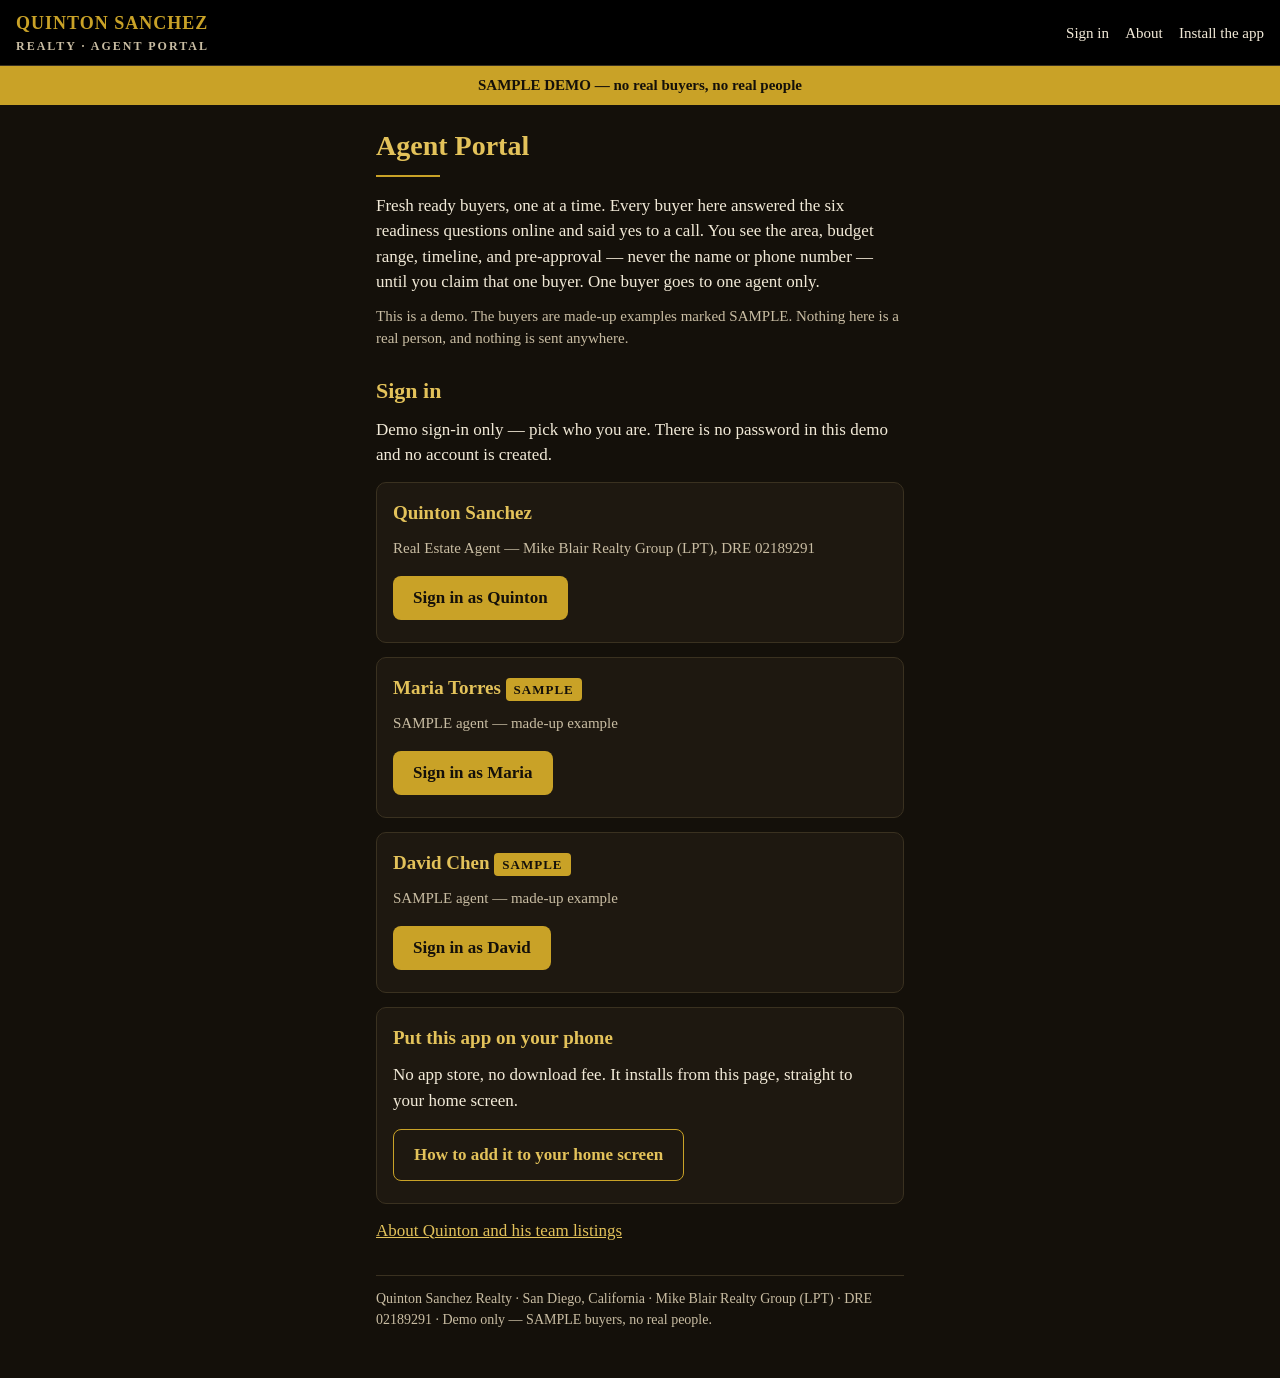
==== index.html @ 3e4b2685 "Agent Portal demo app - SAMPLE data only" ====
<!doctype html>
<html lang="en">
<head>
<meta charset="utf-8">
<meta name="viewport" content="width=device-width, initial-scale=1">
<meta name="theme-color" content="#14100a">
<title>Agent Portal — Quinton Sanchez Realty</title>
<meta name="description" content="Demo app for approved agents to see fresh ready buyers. SAMPLE buyers only.">
<link rel="manifest" href="manifest.json">
<link rel="icon" href="icon-192.png">
<link rel="apple-touch-icon" href="icon-192.png">
<link rel="stylesheet" href="styles.css">
</head>
<body>
<header class="topbar">
  <div class="brand">QUINTON SANCHEZ<small>REALTY · AGENT PORTAL</small></div>
  <nav><a href="index.html">Sign in</a> <a href="about.html">About</a> <a href="install.html">Install the app</a></nav>
</header>
<div class="sample-banner">SAMPLE DEMO — no real buyers, no real people</div>
<main class="wrap">
  <h1>Agent Portal</h1>
  <div class="gold-rule"></div>
  <p>Fresh ready buyers, one at a time. Every buyer here answered the six readiness questions online and said yes to a call. You see the area, budget range, timeline, and pre-approval — never the name or phone number — until you claim that one buyer. One buyer goes to one agent only.</p>
  <p class="muted">This is a demo. The buyers are made-up examples marked SAMPLE. Nothing here is a real person, and nothing is sent anywhere.</p>

  <h2>Sign in</h2>
  <p>Demo sign-in only — pick who you are. There is no password in this demo and no account is created.</p>
  <div id="agent-list"></div>

  <div class="card">
    <h3>Put this app on your phone</h3>
    <p>No app store, no download fee. It installs from this page, straight to your home screen.</p>
    <button class="btn" id="install-btn" style="display:none" onclick="installApp()">Install the app</button>
    <a class="btn secondary" href="install.html">How to add it to your home screen</a>
  </div>

  <p><a href="about.html">About Quinton and his team listings</a></p>
  <footer>Quinton Sanchez Realty · San Diego, California · Mike Blair Realty Group (LPT) · DRE 02189291 · Demo only — SAMPLE buyers, no real people.</footer>
</main>
<script src="data.js"></script>
<script src="app.js"></script>
<script>
  renderTopbar();
  document.getElementById("agent-list").innerHTML = AGENTS.map(a =>
    '<div class="card"><h3>' + esc(a.name) + (a.sample ? ' <span class="sample-tag">SAMPLE</span>' : '') + '</h3>' +
    '<p class="muted">' + esc(a.role) + '</p>' +
    '<button class="btn" onclick="signIn(\'' + a.id + '\')">Sign in as ' + esc(a.name.split(" ")[0]) + '</button></div>'
  ).join("");
</script>
</body>
</html>
---- styles.css ----
/* Agent Portal — gold/dark luxury, phone first. Same look as Quinton's site. */
:root {
  --bg: #14100a;
  --panel: #1e1810;
  --panel2: #262015;
  --gold: #c9a227;
  --gold-bright: #e3c25a;
  --cream: #f2ead8;
  --muted: #c9bda3;
  --line: #3a3120;
  --green: #7fb069;
  --red: #d64545;
}
* { box-sizing: border-box; }
body {
  margin: 0;
  background: var(--bg);
  color: var(--cream);
  font-family: Georgia, "Times New Roman", serif;
  font-size: 17px;
  line-height: 1.5;
}
a { color: var(--gold-bright); }
.wrap { max-width: 560px; margin: 0 auto; padding: 0 16px 48px; }
.topbar {
  background: #000;
  border-bottom: 1px solid var(--line);
  padding: 10px 16px;
  display: flex;
  justify-content: space-between;
  align-items: center;
  gap: 8px;
  flex-wrap: wrap;
}
.brand { font-size: 18px; letter-spacing: 1px; color: var(--gold); font-weight: bold; }
.brand small { display: block; font-size: 12px; color: var(--muted); letter-spacing: 2px; }
.topbar nav a { color: var(--cream); text-decoration: none; margin-left: 12px; font-size: 15px; }
.topbar nav a:hover { color: var(--gold-bright); }
.sample-banner {
  background: var(--gold);
  color: #14100a;
  font-weight: bold;
  text-align: center;
  padding: 8px 12px;
  font-size: 15px;
}
h1 { font-size: 28px; margin: 20px 0 8px; color: var(--gold-bright); }
h2 { font-size: 22px; margin: 24px 0 8px; color: var(--gold-bright); }
.gold-rule { height: 2px; background: var(--gold); width: 64px; margin: 8px 0 16px; }
p { margin: 10px 0; }
.muted { color: var(--muted); font-size: 15px; }
.card {
  background: var(--panel);
  border: 1px solid var(--line);
  border-radius: 10px;
  padding: 16px;
  margin: 14px 0;
}
.card h3 { margin: 0 0 6px; font-size: 19px; color: var(--gold-bright); }
.sample-tag {
  display: inline-block;
  background: var(--gold);
  color: #14100a;
  font-weight: bold;
  font-size: 13px;
  padding: 2px 8px;
  border-radius: 4px;
  letter-spacing: 1px;
}
.btn {
  display: inline-block;
  background: var(--gold);
  color: #14100a;
  font-weight: bold;
  text-decoration: none;
  border: none;
  border-radius: 8px;
  padding: 12px 20px;
  font-size: 17px;
  font-family: inherit;
  cursor: pointer;
  margin: 6px 6px 6px 0;
}
.btn:active { transform: translateY(1px); filter: brightness(.92); }
.btn.secondary { background: transparent; color: var(--gold-bright); border: 1px solid var(--gold); }
.btn:disabled { opacity: .45; cursor: not-allowed; }
.btn.danger { background: transparent; color: var(--red); border: 1px solid var(--red); }
table { width: 100%; border-collapse: collapse; margin: 12px 0; font-size: 15px; }
th, td { text-align: left; padding: 8px 6px; border-bottom: 1px solid var(--line); vertical-align: top; }
th { color: var(--gold); font-size: 14px; }
.check { color: var(--green); font-weight: bold; }
.refused { color: var(--red); font-weight: bold; }
.outcome { font-weight: bold; color: var(--gold-bright); }
ul.plain { padding-left: 20px; }
ul.plain li { margin: 6px 0; }
footer { border-top: 1px solid var(--line); margin-top: 32px; padding-top: 12px; font-size: 14px; color: var(--muted); }
:focus-visible { outline: 2px solid var(--gold-bright); outline-offset: 2px; }
@media (max-width: 420px) { body { font-size: 16px; } h1 { font-size: 24px; } }
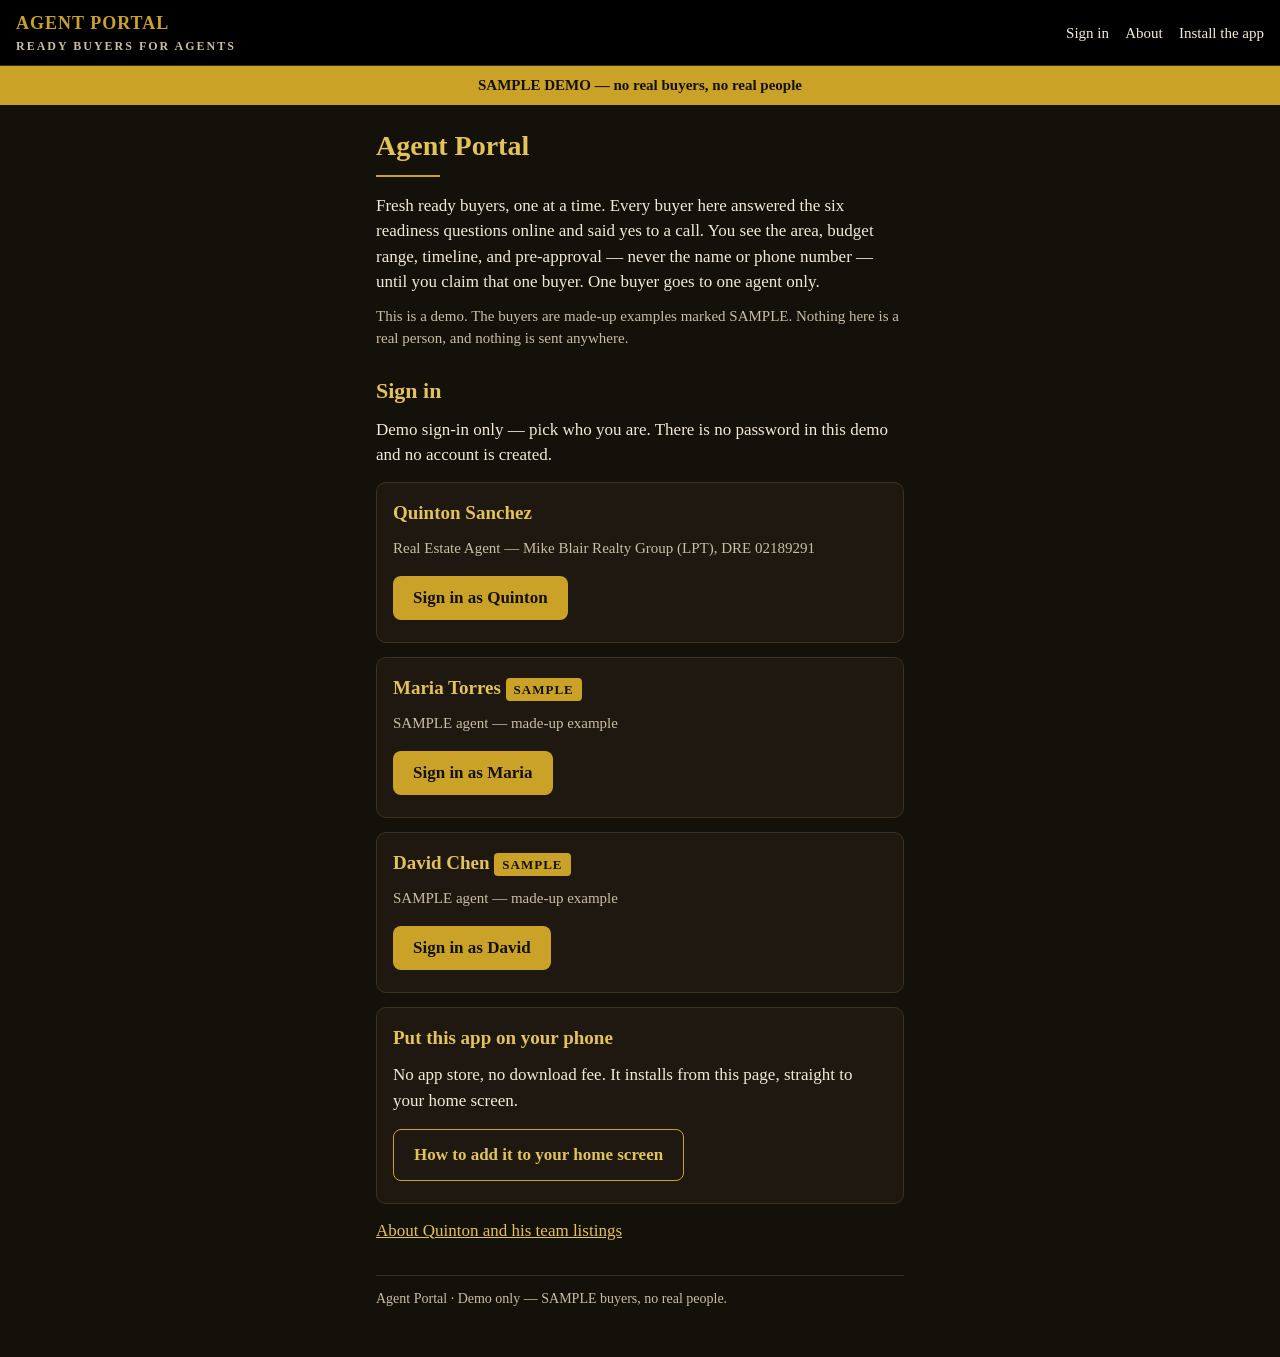
==== commit e2c0f0d7: "App shows the signed-in agent's name, not Quinton's" ====
--- a/index.html
+++ b/index.html
@@ -4,7 +4,7 @@
 <meta charset="utf-8">
 <meta name="viewport" content="width=device-width, initial-scale=1">
 <meta name="theme-color" content="#14100a">
-<title>Agent Portal — Quinton Sanchez Realty</title>
+<title>Agent Portal</title>
 <meta name="description" content="Demo app for approved agents to see fresh ready buyers. SAMPLE buyers only.">
 <link rel="manifest" href="manifest.json">
 <link rel="icon" href="icon-192.png">
@@ -13,7 +13,7 @@
 </head>
 <body>
 <header class="topbar">
-  <div class="brand">QUINTON SANCHEZ<small>REALTY · AGENT PORTAL</small></div>
+  <div class="brand" id="brand">AGENT PORTAL<small>READY BUYERS FOR AGENTS</small></div>
   <nav><a href="index.html">Sign in</a> <a href="about.html">About</a> <a href="install.html">Install the app</a></nav>
 </header>
 <div class="sample-banner">SAMPLE DEMO — no real buyers, no real people</div>
@@ -35,7 +35,7 @@
   </div>
 
   <p><a href="about.html">About Quinton and his team listings</a></p>
-  <footer>Quinton Sanchez Realty · San Diego, California · Mike Blair Realty Group (LPT) · DRE 02189291 · Demo only — SAMPLE buyers, no real people.</footer>
+  <footer>Agent Portal · Demo only — SAMPLE buyers, no real people.</footer>
 </main>
 <script src="data.js"></script>
 <script src="app.js"></script>
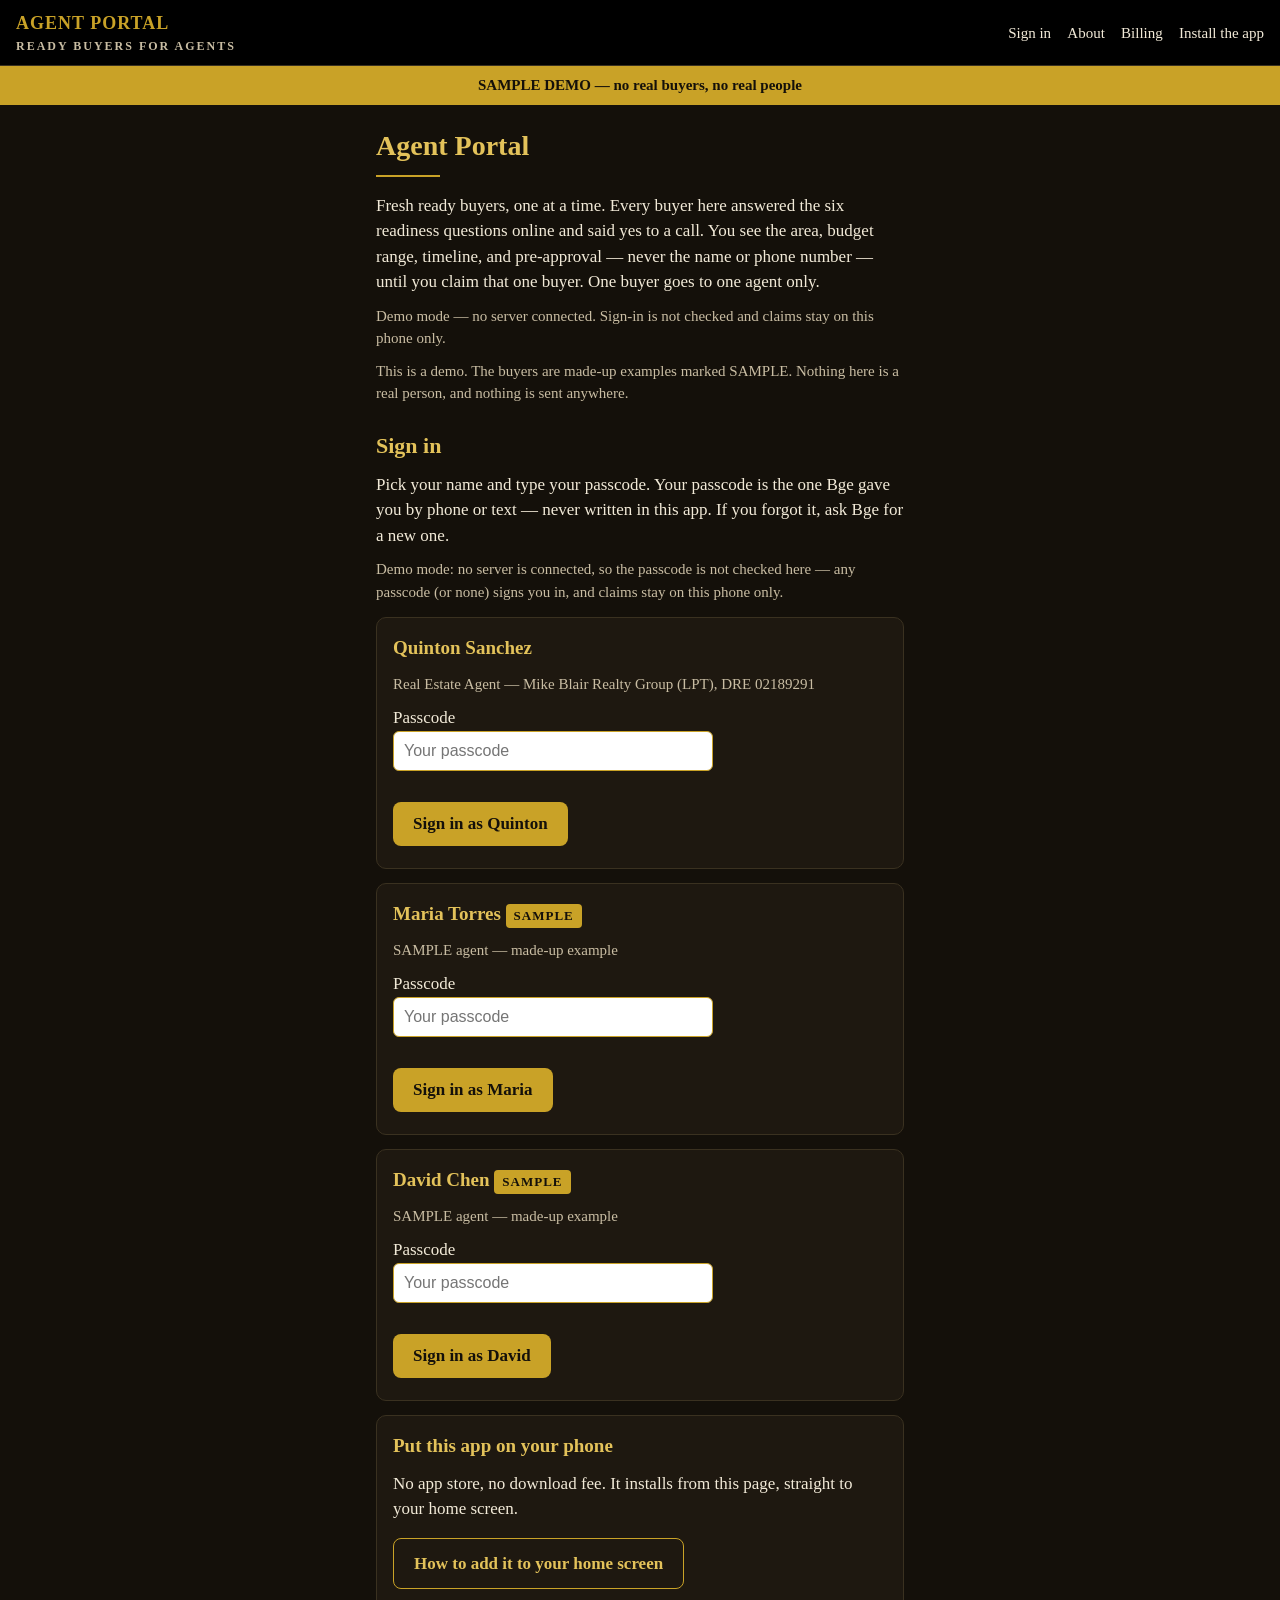
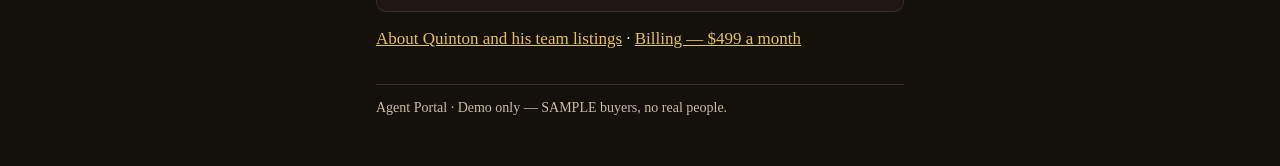
==== commit c42a2ce3: "Money path part 1: passcode sign-in, Worker + D1 (not deployed), billing page $499/mo (payment NOT s" ====
--- a/index.html
+++ b/index.html
@@ -14,17 +14,20 @@
 <body>
 <header class="topbar">
   <div class="brand" id="brand">AGENT PORTAL<small>READY BUYERS FOR AGENTS</small></div>
-  <nav><a href="index.html">Sign in</a> <a href="about.html">About</a> <a href="install.html">Install the app</a></nav>
+  <nav><a href="index.html">Sign in</a> <a href="about.html">About</a> <a href="billing.html">Billing</a> <a href="install.html">Install the app</a></nav>
 </header>
 <div class="sample-banner">SAMPLE DEMO — no real buyers, no real people</div>
 <main class="wrap">
   <h1>Agent Portal</h1>
   <div class="gold-rule"></div>
   <p>Fresh ready buyers, one at a time. Every buyer here answered the six readiness questions online and said yes to a call. You see the area, budget range, timeline, and pre-approval — never the name or phone number — until you claim that one buyer. One buyer goes to one agent only.</p>
+  <p class="muted" id="mode-note"></p>
   <p class="muted">This is a demo. The buyers are made-up examples marked SAMPLE. Nothing here is a real person, and nothing is sent anywhere.</p>
 
   <h2>Sign in</h2>
-  <p>Demo sign-in only — pick who you are. There is no password in this demo and no account is created.</p>
+  <p>Pick your name and type your passcode. Your passcode is the one Bge gave you by phone or text — never written in this app. If you forgot it, ask Bge for a new one.</p>
+  <p class="muted">Demo mode: no server is connected, so the passcode is not checked here — any passcode (or none) signs you in, and claims stay on this phone only.</p>
+  <p id="signin-error" class="refused" style="display:none"></p>
   <div id="agent-list"></div>
 
   <div class="card">
@@ -34,7 +37,7 @@
     <a class="btn secondary" href="install.html">How to add it to your home screen</a>
   </div>
 
-  <p><a href="about.html">About Quinton and his team listings</a></p>
+  <p><a href="about.html">About Quinton and his team listings</a> · <a href="billing.html">Billing — $499 a month</a></p>
   <footer>Agent Portal · Demo only — SAMPLE buyers, no real people.</footer>
 </main>
 <script src="data.js"></script>
@@ -44,8 +47,22 @@
   document.getElementById("agent-list").innerHTML = AGENTS.map(a =>
     '<div class="card"><h3>' + esc(a.name) + (a.sample ? ' <span class="sample-tag">SAMPLE</span>' : '') + '</h3>' +
     '<p class="muted">' + esc(a.role) + '</p>' +
-    '<button class="btn" onclick="signIn(\'' + a.id + '\')">Sign in as ' + esc(a.name.split(" ")[0]) + '</button></div>'
+    '<label>Passcode<br><input type="password" id="pass-' + a.id + '" autocomplete="current-password" placeholder="Your passcode"></label><br><br>' +
+    '<button class="btn" onclick="doSignIn(\'' + a.id + '\')">Sign in as ' + esc(a.name.split(" ")[0]) + '</button></div>'
   ).join("");
+  async function doSignIn(id) {
+    const err = document.getElementById("signin-error");
+    err.style.display = "none";
+    const passcode = document.getElementById("pass-" + id).value;
+    const res = await signIn(id, passcode);
+    if (!res.ok) {
+      err.style.display = "block";
+      err.textContent =
+        res.error === "need-passcode" ? "Type your passcode first." :
+        res.error === "locked-out" ? "Too many wrong tries — locked out for 15 minutes. Ask Bge if you need a new passcode." :
+        "Wrong passcode — try again, or ask Bge for a new one.";
+    }
+  }
 </script>
 </body>
 </html>
--- a/styles.css
+++ b/styles.css
@@ -96,3 +96,16 @@
 footer { border-top: 1px solid var(--line); margin-top: 32px; padding-top: 12px; font-size: 14px; color: var(--muted); }
 :focus-visible { outline: 2px solid var(--gold-bright); outline-offset: 2px; }
 @media (max-width: 420px) { body { font-size: 16px; } h1 { font-size: 24px; } }
+
+/* Sign-in passcode box + billing page (added Nov 6, 2026). */
+input[type="password"] {
+  width: 100%;
+  max-width: 320px;
+  padding: 10px;
+  font-size: 16px;
+  border: 1px solid var(--gold);
+  border-radius: 6px;
+  background: #fff;
+  color: #222;
+  box-sizing: border-box;
+}
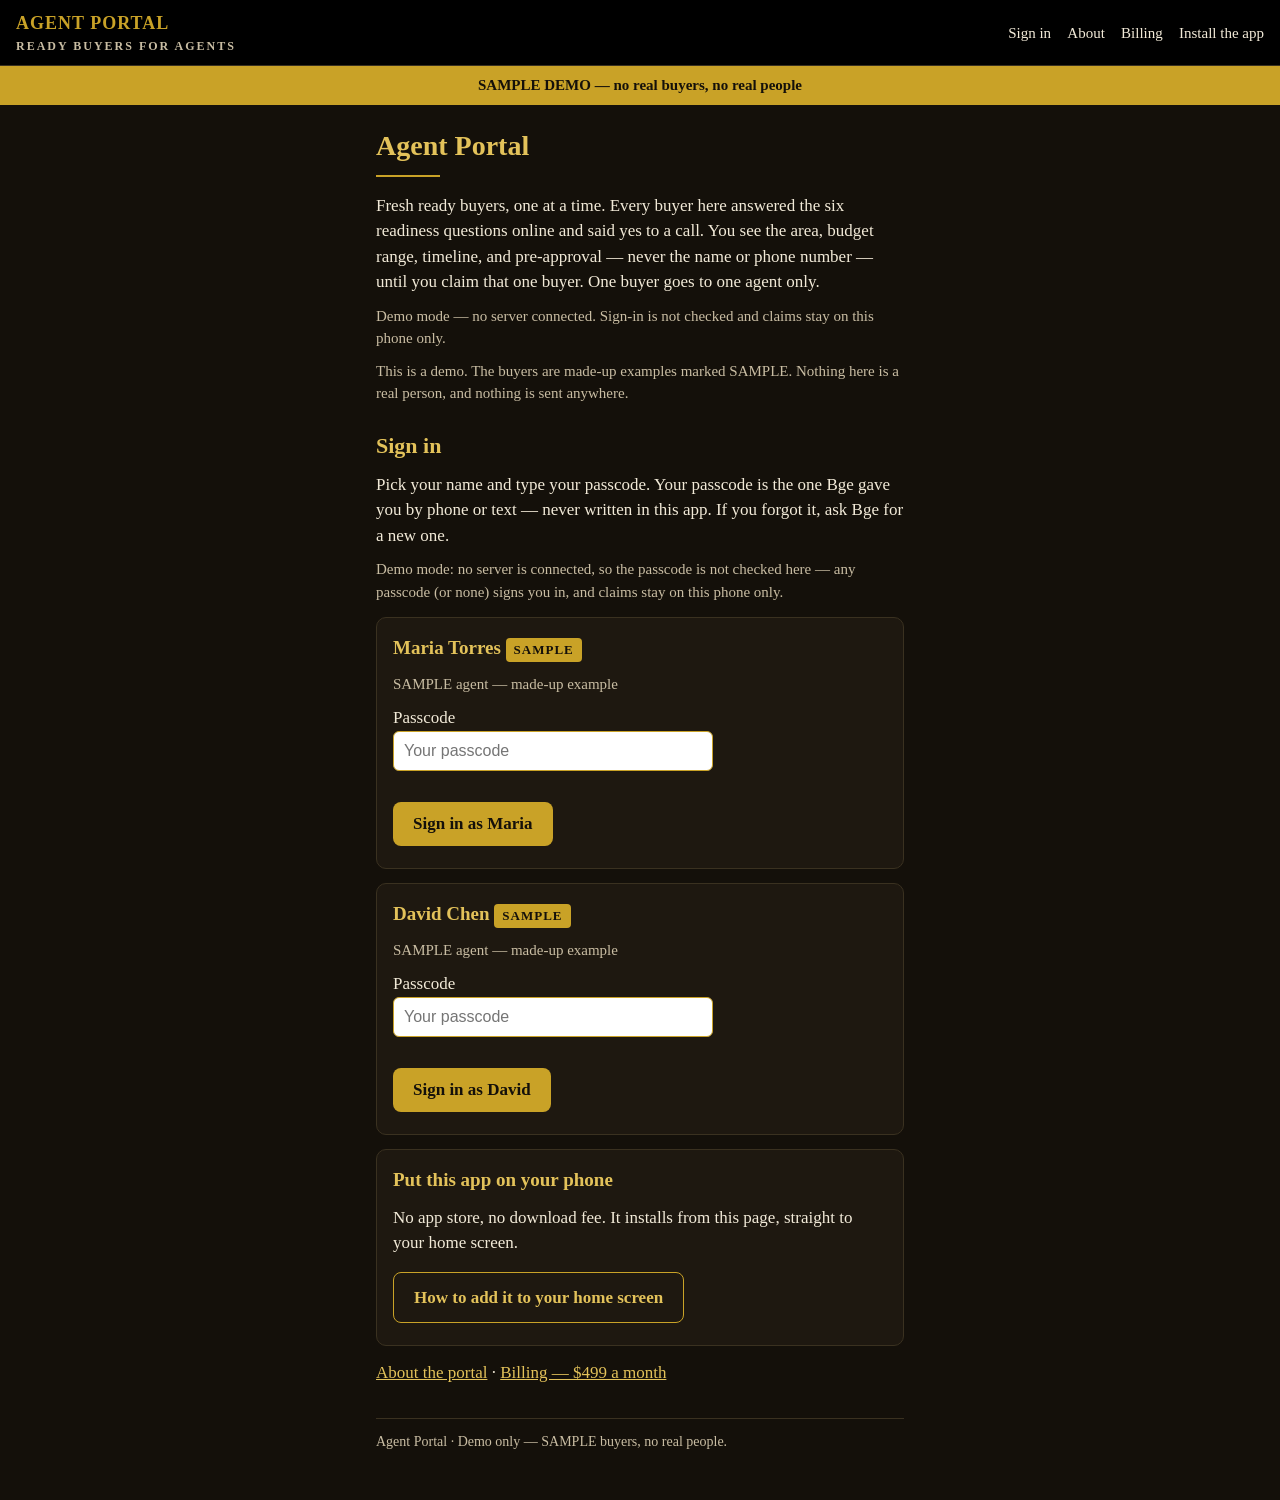
==== commit 8e6fd571: "Separate project: no Quinton connections, Y logo is the app icon - Quinton removed as agent; contact" ====
--- a/index.html
+++ b/index.html
@@ -37,7 +37,7 @@
     <a class="btn secondary" href="install.html">How to add it to your home screen</a>
   </div>
 
-  <p><a href="about.html">About Quinton and his team listings</a> · <a href="billing.html">Billing — $499 a month</a></p>
+  <p><a href="about.html">About the portal</a> · <a href="billing.html">Billing — $499 a month</a></p>
   <footer>Agent Portal · Demo only — SAMPLE buyers, no real people.</footer>
 </main>
 <script src="data.js"></script>
--- a/styles.css
+++ b/styles.css
@@ -1,4 +1,4 @@
-/* Agent Portal — gold/dark luxury, phone first. Same look as Quinton's site. */
+/* Agent Portal — gold/dark luxury, phone first. */
 :root {
   --bg: #14100a;
   --panel: #1e1810;
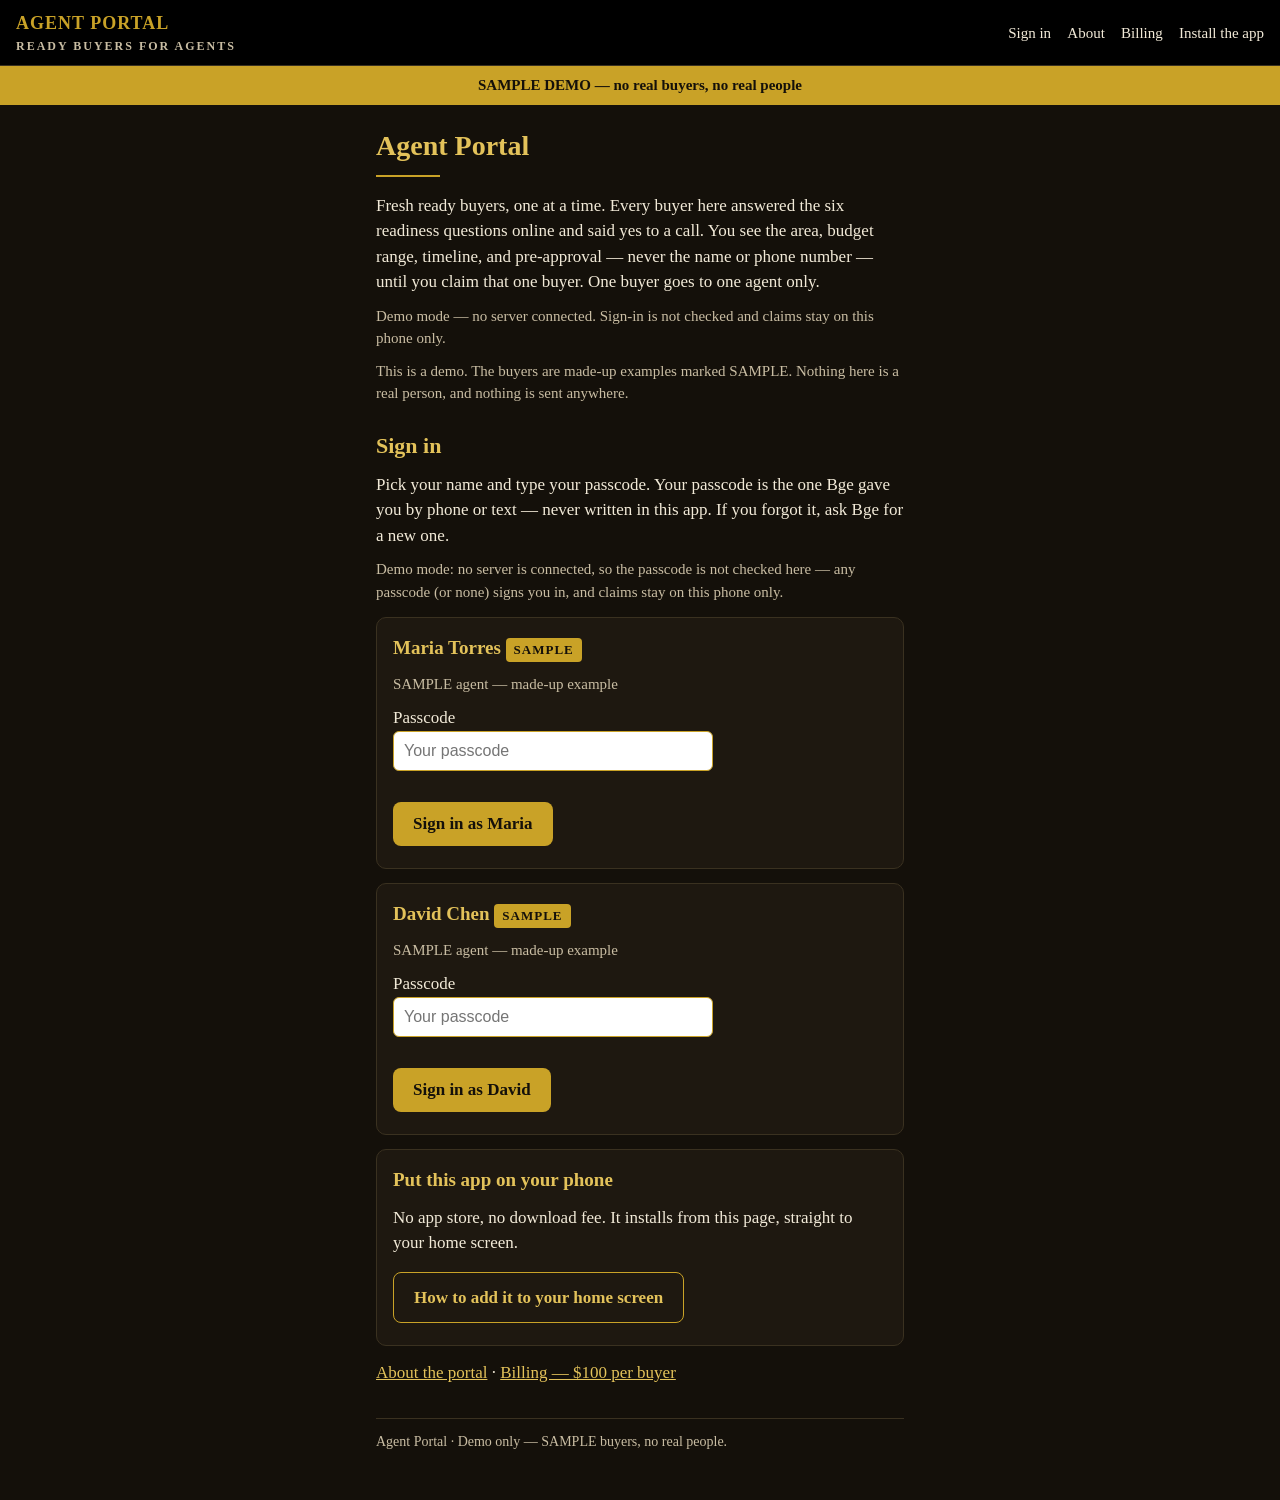
==== commit f609d184: "Per-lead model: free to join, $100 per buyer, balance + cap + 48h rule (sw v5)" ====
--- a/index.html
+++ b/index.html
@@ -9,6 +9,8 @@
 <link rel="manifest" href="manifest.json">
 <link rel="icon" href="icon-192.png">
 <link rel="apple-touch-icon" href="icon-192.png">
+<meta name="apple-mobile-web-app-capable" content="yes">
+<meta name="apple-mobile-web-app-title" content="Agent Portal">
 <link rel="stylesheet" href="styles.css">
 </head>
 <body>
@@ -37,7 +39,7 @@
     <a class="btn secondary" href="install.html">How to add it to your home screen</a>
   </div>
 
-  <p><a href="about.html">About the portal</a> · <a href="billing.html">Billing — $499 a month</a></p>
+  <p><a href="about.html">About the portal</a> · <a href="billing.html">Billing — $100 per buyer</a></p>
   <footer>Agent Portal · Demo only — SAMPLE buyers, no real people.</footer>
 </main>
 <script src="data.js"></script>
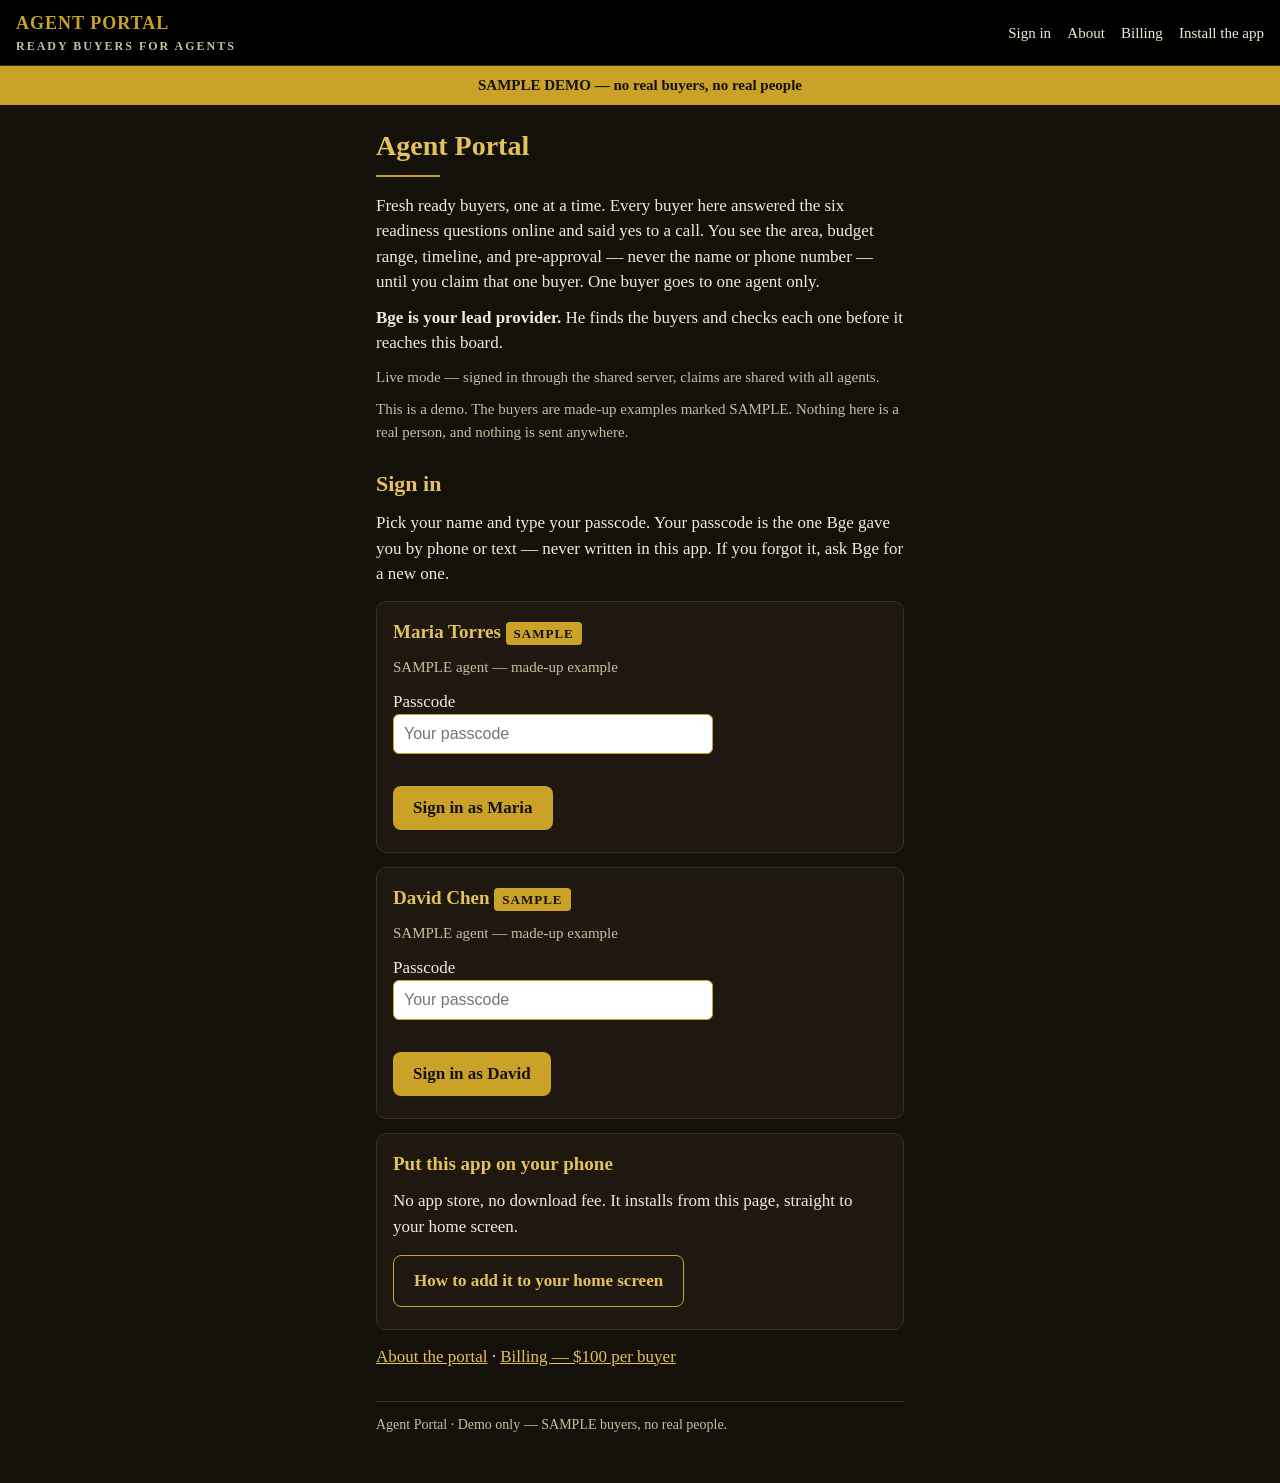
==== commit 5fd49f23: "Lead-provider line + passcode-at-payment copy, sw v8 (Sandbox 1 4/4, Sandbox 2 11/12)" ====
--- a/index.html
+++ b/index.html
@@ -23,12 +23,13 @@
   <h1>Agent Portal</h1>
   <div class="gold-rule"></div>
   <p>Fresh ready buyers, one at a time. Every buyer here answered the six readiness questions online and said yes to a call. You see the area, budget range, timeline, and pre-approval — never the name or phone number — until you claim that one buyer. One buyer goes to one agent only.</p>
+  <p><strong>Bge is your lead provider.</strong> He finds the buyers and checks each one before it reaches this board.</p>
   <p class="muted" id="mode-note"></p>
   <p class="muted">This is a demo. The buyers are made-up examples marked SAMPLE. Nothing here is a real person, and nothing is sent anywhere.</p>
 
   <h2>Sign in</h2>
   <p>Pick your name and type your passcode. Your passcode is the one Bge gave you by phone or text — never written in this app. If you forgot it, ask Bge for a new one.</p>
-  <p class="muted">Demo mode: no server is connected, so the passcode is not checked here — any passcode (or none) signs you in, and claims stay on this phone only.</p>
+  <p class="muted" id="demo-note">Demo mode: no server is connected, so the passcode is not checked here — any passcode (or none) signs you in, and claims stay on this phone only.</p>
   <p id="signin-error" class="refused" style="display:none"></p>
   <div id="agent-list"></div>
 
